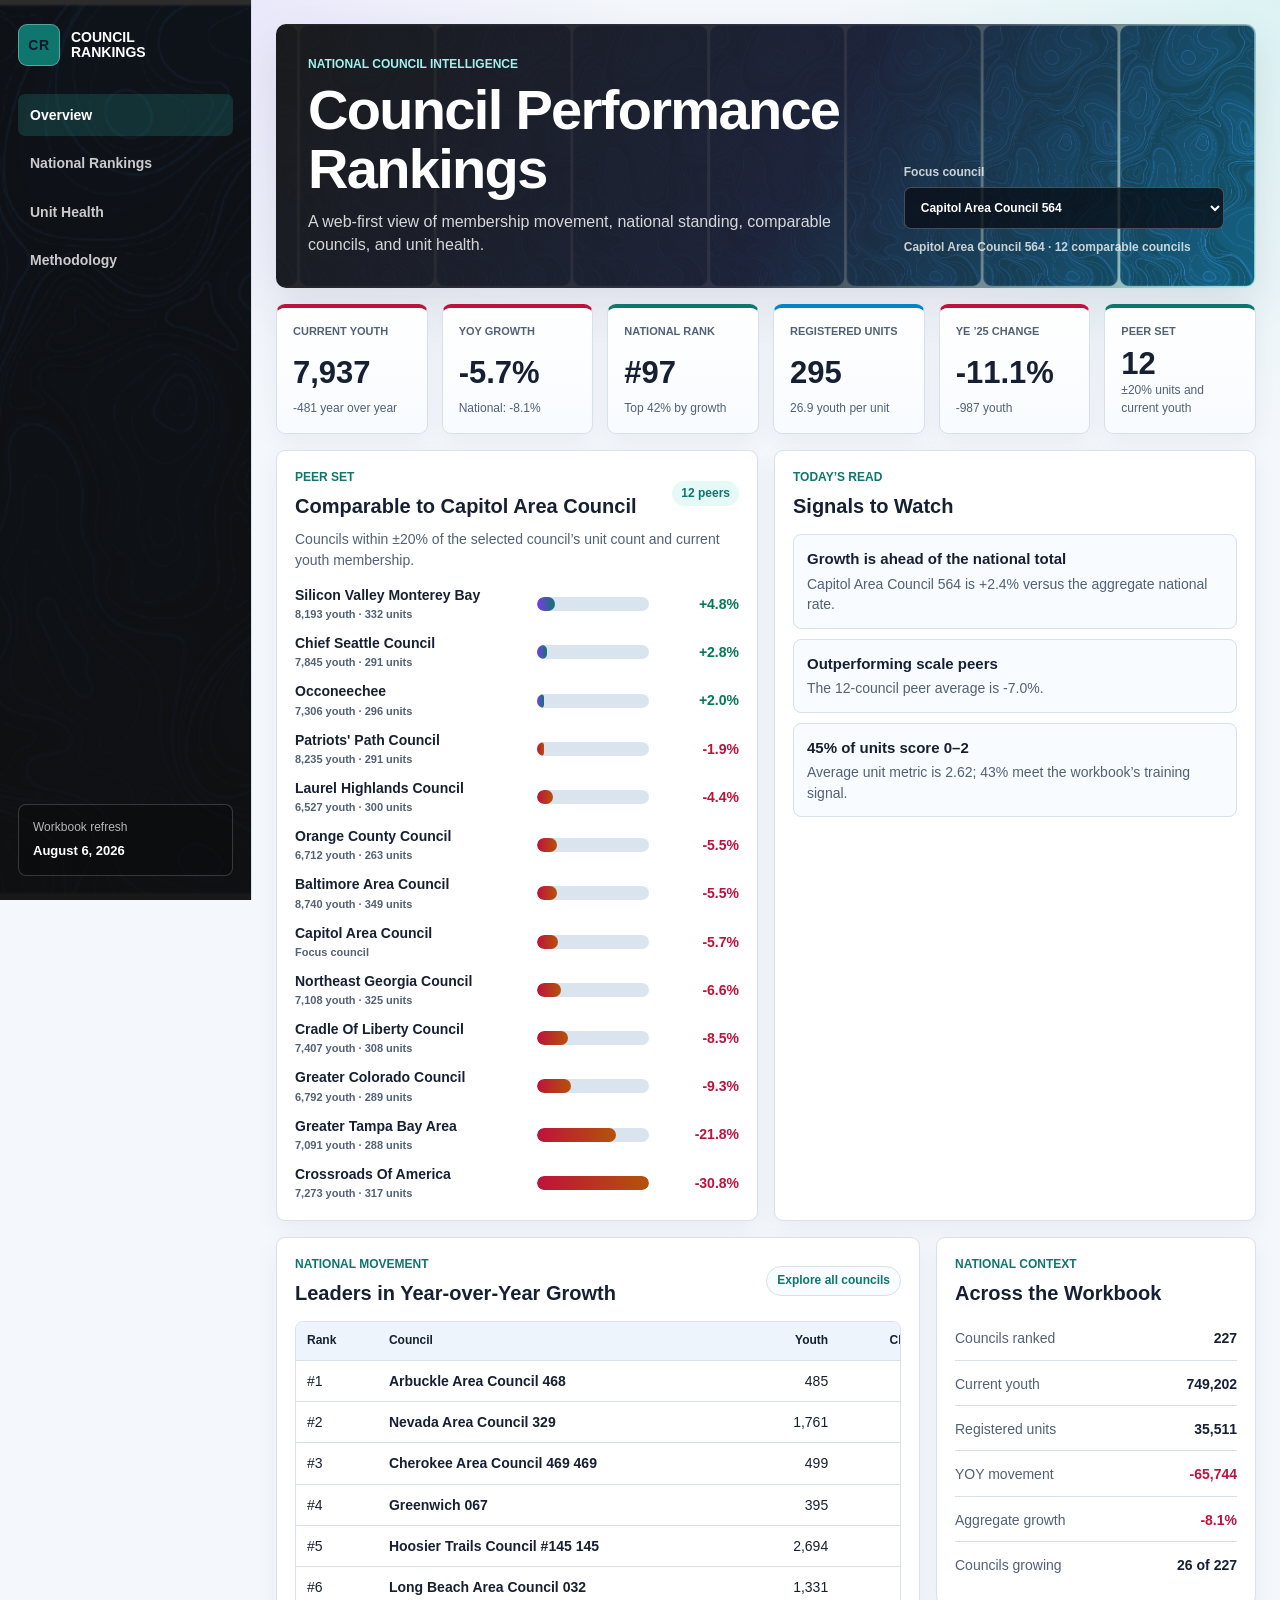
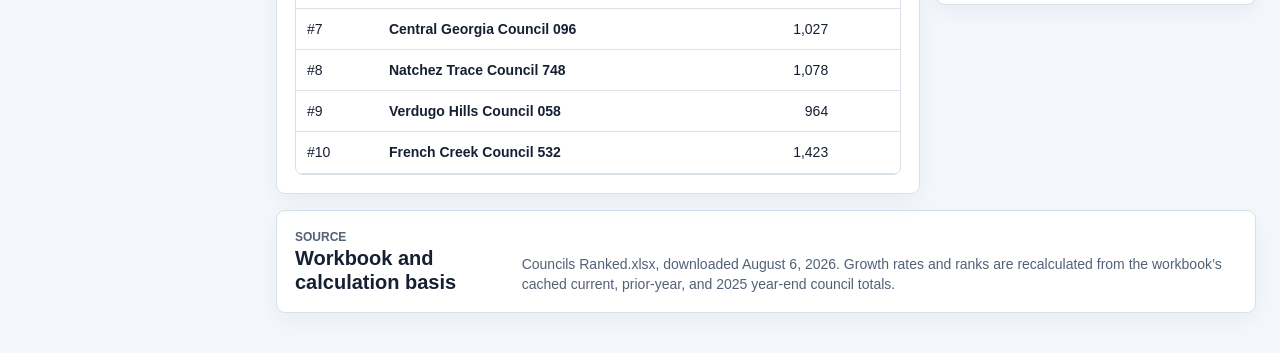
==== index.html @ ef824299 "Publish council performance ranking dashboard" ====
<!doctype html>
<html lang="en">
<head>
  <meta charset="utf-8">
  <meta name="viewport" content="width=device-width, initial-scale=1">
  <meta name="description" content="Interactive national Scouting council performance rankings and peer comparisons.">
  <title>Council Performance Rankings</title>
  <link rel="stylesheet" href="assets/dashboard.css">
</head>
<body data-page="overview">
  <div class="app-shell">
    <aside class="sidebar" aria-label="Council ranking navigation">
      <a class="brand" href="index.html"><span class="brand-mark">CR</span><span>Council<br>Rankings</span></a>
      <nav>
        <a class="active" href="index.html">Overview</a>
        <a href="rankings.html">National Rankings</a>
        <a href="unit-health.html">Unit Health</a>
        <a href="about.html">Methodology</a>
      </nav>
      <div class="sidebar-note"><span>Workbook refresh</span><strong data-source-date>Loading…</strong></div>
    </aside>
    <main>
      <header class="hero">
        <div>
          <p class="eyebrow">National council intelligence</p>
          <h1>Council Performance Rankings</h1>
          <p class="lede">A web-first view of membership movement, national standing, comparable councils, and unit health.</p>
        </div>
        <div class="hero-actions">
          <label class="control light"><span>Focus council</span><select id="councilSelect" aria-label="Focus council"></select></label>
          <p class="filter-note" id="focusNote">Loading workbook data…</p>
        </div>
      </header>

      <section class="kpi-grid" id="overviewKpis" aria-label="Selected council metrics"></section>

      <section class="focus-grid">
        <section class="panel">
          <div class="panel-head"><div><p class="section-kicker">Peer set</p><h2 id="peerTitle">Comparable councils</h2></div><span class="count-pill" id="peerCount"></span></div>
          <p class="panel-intro">Councils within ±20% of the selected council’s unit count and current youth membership.</p>
          <div class="chart-list" id="peerChart"></div>
        </section>
        <section class="panel">
          <div class="panel-head"><div><p class="section-kicker">Today’s read</p><h2>Signals to Watch</h2></div></div>
          <div class="signal-list" id="signals"></div>
        </section>
      </section>

      <section class="dashboard-grid">
        <section class="panel wide">
          <div class="panel-head"><div><p class="section-kicker">National movement</p><h2>Leaders in Year-over-Year Growth</h2></div><a class="detail-link" href="rankings.html">Explore all councils</a></div>
          <div class="table-wrap"><table><thead><tr><th>Rank</th><th>Council</th><th class="num">Youth</th><th class="num">Change</th><th class="num">Growth</th></tr></thead><tbody id="growthRows"></tbody></table></div>
        </section>
        <section class="panel">
          <div class="panel-head compact"><div><p class="section-kicker">National context</p><h2>Across the Workbook</h2></div></div>
          <div class="metric-stack" id="nationalContext"></div>
        </section>
      </section>

      <section class="panel source-panel">
        <div><p class="section-kicker">Source</p><h2>Workbook and calculation basis</h2></div>
        <p id="sourceSummary">Loading source metadata…</p>
      </section>
    </main>
  </div>
  <script src="assets/dashboard.js"></script>
</body>
</html>
---- assets/dashboard.css ----
:root {
  color-scheme: light dark;
  --blue-900: #dbeafe;
  --blue-700: #7dd3fc;
  --blue-500: #38bdf8;
  --cyan: #2dd4bf;
  --purple: #a78bfa;
  --orange: #f5a623;
  --red: #fb7185;
  --green: #34d399;
  --ink: #f8fafc;
  --muted: #a7b0c0;
  --line: #2b3345;
  --soft: #0f0f0f;
  --panel: #1a1a1a;
  --panel-2: #20222a;
  --control-bg: #101218;
  --track: #2b3345;
  --table-head-bg: #111827;
  --table-head-ink: #fff;
  --row-hover: rgba(45, 212, 191, .08);
  --shadow: 0 18px 42px rgba(0, 0, 0, .34);
}

@media (prefers-color-scheme: light) {
  :root {
    --blue-900: #1e3a8a;
    --blue-700: #0369a1;
    --blue-500: #0284c7;
    --cyan: #0f766e;
    --purple: #7c3aed;
    --orange: #b45309;
    --red: #be123c;
    --green: #047857;
    --ink: #172033;
    --muted: #536174;
    --line: #d8e0ea;
    --soft: #f4f7fb;
    --panel: #fff;
    --panel-2: #f8fbff;
    --control-bg: #fff;
    --track: #d9e4ef;
    --table-head-bg: #edf4fb;
    --table-head-ink: #172033;
    --row-hover: rgba(15, 118, 110, .08);
    --shadow: 0 18px 42px rgba(43, 56, 80, .12);
  }
}

* { box-sizing: border-box; }
html { scroll-behavior: smooth; }
body {
  margin: 0;
  overflow-x: hidden;
  background:
    radial-gradient(circle at top right, rgba(45, 212, 191, .12), transparent 28rem),
    radial-gradient(circle at 18% 0, rgba(167, 139, 250, .14), transparent 26rem),
    var(--soft);
  color: var(--ink);
  font-family: Aptos, "Segoe UI", -apple-system, BlinkMacSystemFont, sans-serif;
  font-size: 14px;
  line-height: 1.45;
}
button, input, select { font: inherit; }
a { color: inherit; }
h1, h2, h3, p { margin-top: 0; }
h1 { margin-bottom: 12px; max-width: 780px; font-size: clamp(36px, 5vw, 56px); line-height: 1.04; font-weight: 670; letter-spacing: -.03em; }
h2 { margin-bottom: 0; font-size: 20px; line-height: 1.2; }
h3 { margin: 0 0 8px; font-size: 16px; }
code { border: 1px solid var(--line); border-radius: 5px; padding: 2px 5px; background: var(--panel-2); }

.app-shell { min-height: 100vh; display: grid; grid-template-columns: 252px minmax(0, 1fr); }
.sidebar {
  position: sticky;
  top: 0;
  height: 100vh;
  display: flex;
  flex-direction: column;
  gap: 28px;
  padding: 24px 18px;
  color: #fff;
  background: linear-gradient(rgba(15, 15, 15, .88), rgba(15, 15, 15, .96)), url("topo-panel.png") center/cover;
  border-right: 1px solid var(--line);
}
.brand { display: flex; align-items: center; gap: 11px; color: #fff; font-size: 14px; font-weight: 800; line-height: 1.05; text-decoration: none; text-transform: uppercase; }
.brand-mark { width: 42px; height: 42px; display: grid; place-items: center; border: 1px solid rgba(255, 255, 255, .32); border-radius: 9px; color: #0f172a; background: var(--cyan); font-size: 14px; letter-spacing: .05em; }
.sidebar nav { display: grid; gap: 6px; }
.sidebar nav a { color: rgba(255, 255, 255, .78); text-decoration: none; border-radius: 7px; padding: 11px 12px; font-weight: 680; }
.sidebar nav a:hover, .sidebar nav a.active { color: #fff; background: rgba(45, 212, 191, .16); }
.sidebar-note { margin-top: auto; display: grid; gap: 6px; padding: 14px; border: 1px solid rgba(255, 255, 255, .18); border-radius: 8px; background: rgba(0, 0, 0, .18); }
.sidebar-note span { color: rgba(255, 255, 255, .7); font-size: 12px; }
.sidebar-note strong { font-size: 13px; }

main { min-width: 0; padding: 24px; }
.hero {
  min-height: 230px;
  display: flex;
  justify-content: space-between;
  align-items: end;
  gap: 28px;
  padding: 32px;
  color: #fff;
  background: linear-gradient(120deg, rgba(26, 26, 26, .96), rgba(31, 35, 54, .92) 54%, rgba(45, 212, 191, .32)), url("topo-panel.png") right center/auto 100%;
  border-radius: 10px;
  box-shadow: var(--shadow);
}
.compact-hero { min-height: 190px; align-items: center; }
.eyebrow, .section-kicker { margin: 0 0 8px; color: var(--cyan); font-size: 12px; font-weight: 820; text-transform: uppercase; }
.hero .eyebrow { color: #9ff2ec; }
.lede { max-width: 720px; margin-bottom: 0; color: rgba(255, 255, 255, .82); font-size: 16px; }
.hero-actions { width: min(440px, 100%); display: grid; gap: 10px; }
.filter-note { margin: 0; color: rgba(255, 255, 255, .76); font-size: 12px; font-weight: 750; }
.control { min-width: 0; display: grid; gap: 5px; color: var(--muted); font-size: 12px; font-weight: 750; }
.control.light { color: rgba(255, 255, 255, .78); }
select, input { width: 100%; min-width: 0; height: 42px; border: 1px solid var(--line); border-radius: 7px; padding: 0 12px; color: var(--ink); background: var(--control-bg); }
.hero select { border-color: rgba(255, 255, 255, .24); color: #fff; background: rgba(9, 12, 20, .76); }

.kpi-grid { display: grid; grid-template-columns: repeat(6, minmax(132px, 1fr)); gap: 14px; margin: 16px 0; }
.compact-kpis { grid-template-columns: repeat(4, minmax(150px, 1fr)); }
.kpi, .panel { min-width: 0; border: 1px solid var(--line); border-radius: 9px; background: var(--panel); box-shadow: 0 8px 24px rgba(8, 43, 97, .05); }
.kpi { min-height: 128px; display: grid; align-content: space-between; padding: 16px; border-top: 4px solid var(--blue-500); background: linear-gradient(180deg, var(--panel), var(--panel-2)); }
.kpi.good { border-top-color: var(--green); }
.kpi.warning { border-top-color: var(--orange); }
.kpi.danger { border-top-color: var(--red); }
.kpi.teal { border-top-color: var(--cyan); }
.kpi-label { color: var(--muted); font-size: 11px; font-weight: 820; text-transform: uppercase; }
.kpi-value { margin: 8px 0 3px; color: var(--ink); font-size: clamp(25px, 3vw, 31px); line-height: 1; font-weight: 700; font-variant-numeric: tabular-nums; overflow-wrap: anywhere; }
.kpi-sub { color: var(--muted); font-size: 12px; overflow-wrap: anywhere; }

.focus-grid { display: grid; grid-template-columns: repeat(2, minmax(0, 1fr)); gap: 16px; }
.dashboard-grid { display: grid; grid-template-columns: minmax(0, 1.35fr) minmax(320px, .65fr); gap: 16px; align-items: start; }
.panel { margin-bottom: 16px; padding: 18px; overflow: hidden; }
.panel-head { display: flex; justify-content: space-between; align-items: center; gap: 16px; margin-bottom: 16px; }
.panel-head.compact { margin-bottom: 12px; }
.panel-intro { margin: -5px 0 15px; color: var(--muted); }
.detail-link { display: inline-flex; align-items: center; min-height: 30px; border: 1px solid var(--line); border-radius: 999px; padding: 4px 10px; color: var(--cyan); background: var(--panel-2); font-size: 12px; font-weight: 800; text-decoration: none; white-space: nowrap; }
.detail-link:hover { text-decoration: underline; }
.count-pill, .status { display: inline-flex; align-items: center; justify-content: center; min-height: 25px; border-radius: 999px; padding: 3px 9px; font-size: 12px; font-weight: 820; white-space: nowrap; }
.count-pill { color: var(--cyan); background: rgba(45, 212, 191, .12); }
.status.good { color: var(--green); background: rgba(52, 211, 153, .13); }
.status.warn { color: var(--orange); background: rgba(245, 166, 35, .13); }
.status.bad { color: var(--red); background: rgba(251, 113, 133, .13); }

.chart-list, .comparison-list { display: grid; gap: 10px; }
.chart-row { display: grid; grid-template-columns: minmax(140px, 230px) minmax(110px, 1fr) 78px; gap: 12px; align-items: center; }
.chart-label { min-width: 0; display: grid; gap: 2px; font-weight: 720; }
.chart-label span { color: var(--muted); font-size: 11px; font-weight: 650; }
.bar { height: 14px; overflow: hidden; border-radius: 999px; background: var(--track); }
.bar span { display: block; height: 100%; min-width: 2px; border-radius: inherit; background: linear-gradient(90deg, var(--purple), var(--cyan)); }
.bar.negative span { background: linear-gradient(90deg, var(--red), var(--orange)); }
.bar-value { text-align: right; font-variant-numeric: tabular-nums; font-weight: 750; }
.signal-list { display: grid; gap: 10px; }
.signal { border: 1px solid var(--line); border-radius: 8px; padding: 13px; background: var(--panel-2); }
.signal strong { display: block; margin-bottom: 4px; font-size: 15px; }
.signal p { margin: 0; color: var(--muted); }

.table-wrap { width: 100%; max-width: 100%; max-height: 560px; overflow: auto; border: 1px solid var(--line); border-radius: 8px; }
.table-wrap.tall { max-height: calc(100vh - 360px); min-height: 420px; }
table { width: 100%; min-width: 760px; border-collapse: collapse; }
th, td { padding: 10px 11px; border-bottom: 1px solid var(--line); text-align: left; vertical-align: middle; }
th { position: sticky; top: 0; z-index: 1; color: var(--table-head-ink); background: var(--table-head-bg); font-size: 12px; font-weight: 780; }
tbody tr:hover { background: var(--row-hover); }
tbody tr.focus-row { background: rgba(45, 212, 191, .12); }
.num { text-align: right; font-variant-numeric: tabular-nums; }
.positive { color: var(--green); }
.negative { color: var(--red); }
.muted { color: var(--muted); }

.metric-stack { display: grid; gap: 2px; }
.metric-line { display: flex; justify-content: space-between; gap: 16px; padding: 11px 0; border-bottom: 1px solid var(--line); }
.metric-line:last-child { border-bottom: 0; }
.metric-line span { color: var(--muted); }
.metric-line strong { text-align: right; font-variant-numeric: tabular-nums; }
.source-panel { display: flex; justify-content: space-between; align-items: end; gap: 24px; }
.source-panel p { max-width: 820px; margin: 0; color: var(--muted); }

.toolbar { display: grid; grid-template-columns: 1.3fr .8fr 1.3fr .8fr; gap: 12px; margin: 16px 0; padding: 14px; border: 1px solid var(--line); border-radius: 9px; background: var(--panel); }
.toolbar.two-up { grid-template-columns: repeat(2, minmax(0, 1fr)); }

.mix-chart { display: grid; gap: 18px; }
.mix-total { display: grid; grid-template-columns: repeat(3, 1fr); gap: 10px; }
.mix-segment { padding: 14px; border: 1px solid var(--line); border-radius: 8px; background: var(--panel-2); }
.mix-segment strong { display: block; margin-bottom: 3px; font-size: 25px; font-variant-numeric: tabular-nums; }
.mix-segment span { color: var(--muted); font-size: 12px; }
.mix-segment.low { border-top: 4px solid var(--red); }
.mix-segment.mid { border-top: 4px solid var(--orange); }
.mix-segment.high { border-top: 4px solid var(--green); }
.stacked-bar { height: 24px; display: flex; overflow: hidden; border-radius: 999px; background: var(--track); }
.stacked-bar span { height: 100%; min-width: 2px; }
.stacked-bar .low { background: var(--red); }
.stacked-bar .mid { background: var(--orange); }
.stacked-bar .high { background: var(--green); }
.comparison-row { display: grid; grid-template-columns: minmax(130px, 1fr) repeat(2, minmax(74px, .45fr)); gap: 12px; align-items: center; padding: 10px 0; border-bottom: 1px solid var(--line); }
.comparison-row:last-child { border-bottom: 0; }
.comparison-row span { color: var(--muted); }
.comparison-row strong { text-align: right; font-variant-numeric: tabular-nums; }
.comparison-head { color: var(--muted); font-size: 11px; font-weight: 820; text-transform: uppercase; }

.method-grid { display: grid; grid-template-columns: repeat(2, minmax(0, 1fr)); gap: 16px; margin-top: 16px; }
.method-grid .panel { margin: 0; }
.method-grid .panel p:last-child { margin-bottom: 0; color: var(--muted); }
.loading, .empty-state { padding: 18px; color: var(--muted); text-align: center; }
.error-banner { margin: 16px 0; border: 1px solid var(--red); border-radius: 8px; padding: 14px; color: var(--red); background: rgba(251, 113, 133, .08); }

@media (max-width: 1180px) {
  .kpi-grid { grid-template-columns: repeat(3, minmax(0, 1fr)); }
  .compact-kpis { grid-template-columns: repeat(2, minmax(0, 1fr)); }
  .dashboard-grid, .focus-grid { grid-template-columns: 1fr; }
  .toolbar { grid-template-columns: repeat(2, minmax(0, 1fr)); }
  .hero { align-items: start; flex-direction: column; }
}

@media (max-width: 900px) {
  .app-shell { grid-template-columns: 1fr; }
  .sidebar { position: relative; height: auto; gap: 16px; padding: 16px; }
  .sidebar nav { grid-template-columns: repeat(4, minmax(0, 1fr)); }
  .sidebar nav a { padding: 9px 8px; text-align: center; font-size: 12px; }
  .sidebar-note { display: none; }
  main { padding: 14px; }
  .hero { min-height: 0; padding: 24px; }
  .kpi-grid, .compact-kpis, .toolbar, .toolbar.two-up, .method-grid { grid-template-columns: 1fr; }
  .chart-row { grid-template-columns: 1fr; gap: 6px; }
  .bar-value { text-align: left; }
  .source-panel { align-items: start; flex-direction: column; }
}

@media (max-width: 560px) {
  .brand { display: none; }
  .sidebar nav { grid-template-columns: repeat(2, minmax(0, 1fr)); }
  .mix-total { grid-template-columns: 1fr; }
  .comparison-row { grid-template-columns: 1fr 1fr; }
  .comparison-row > :first-child { grid-column: 1 / -1; }
}
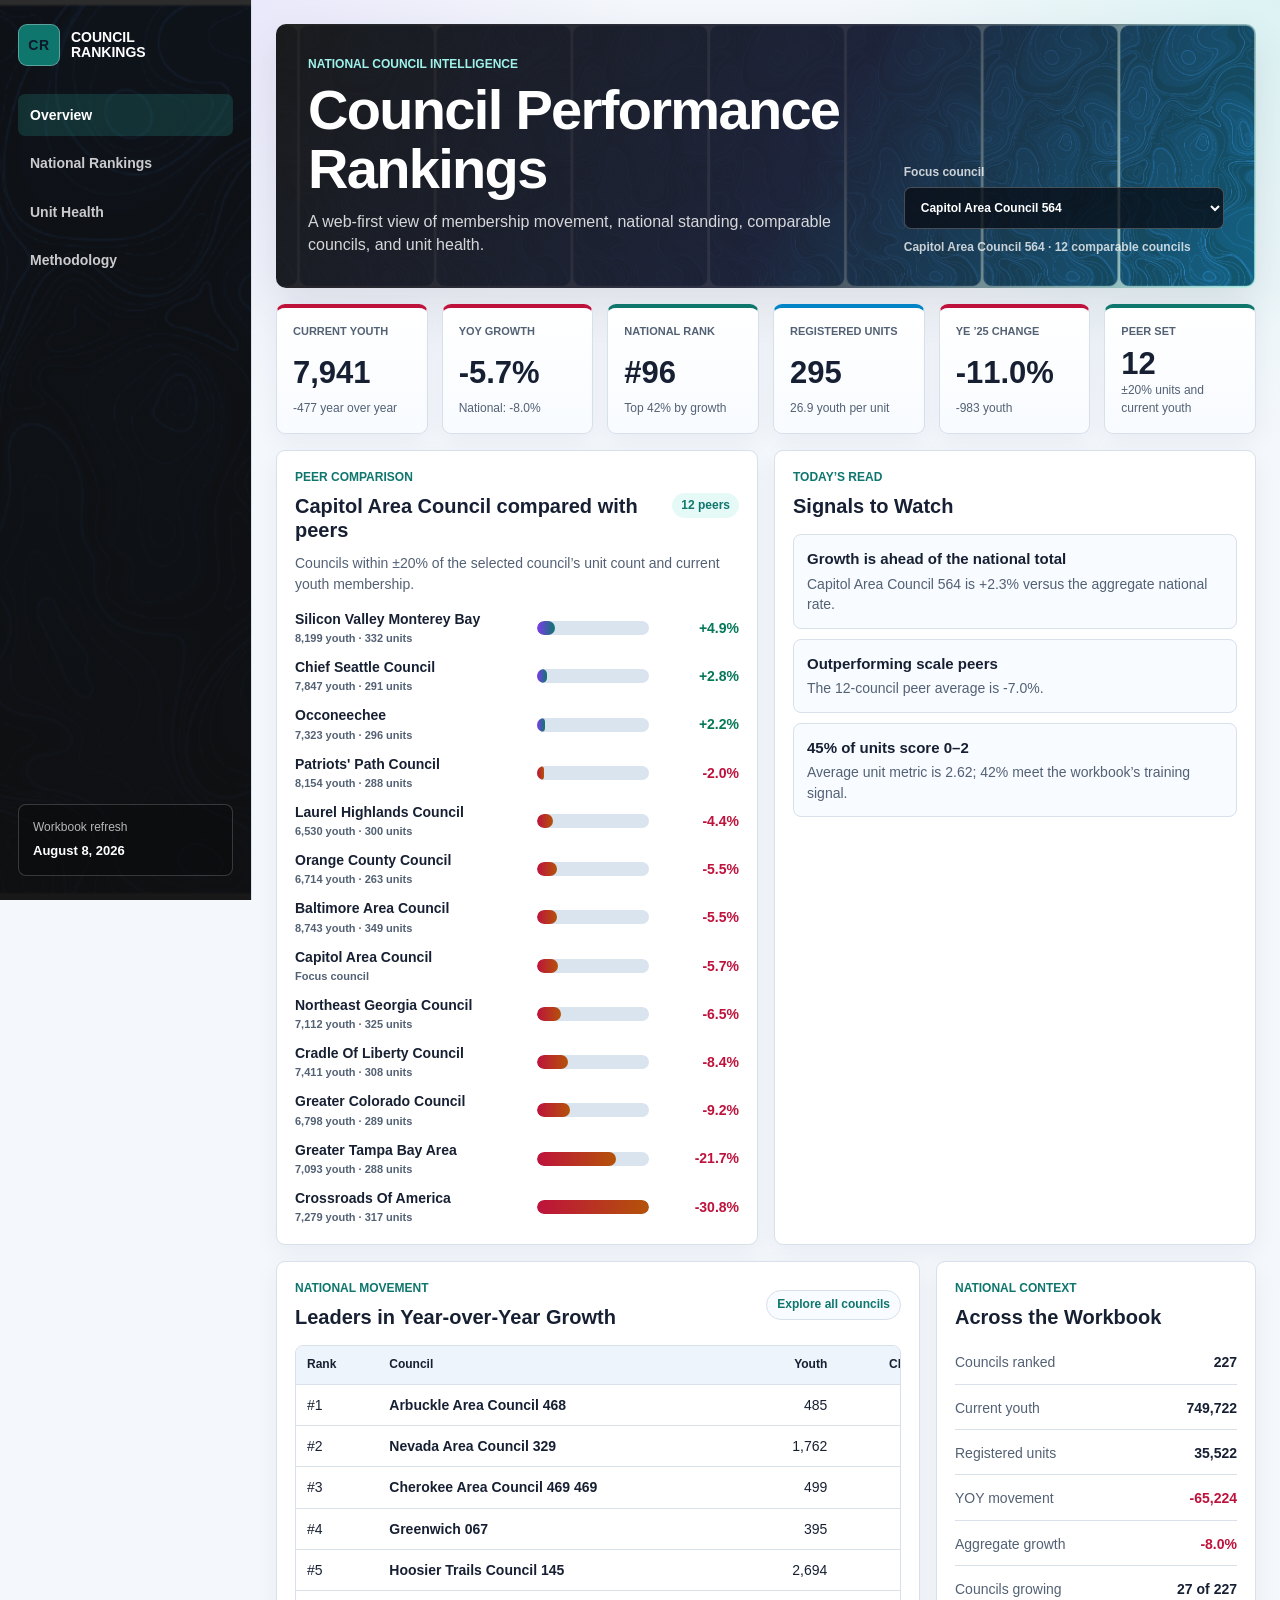
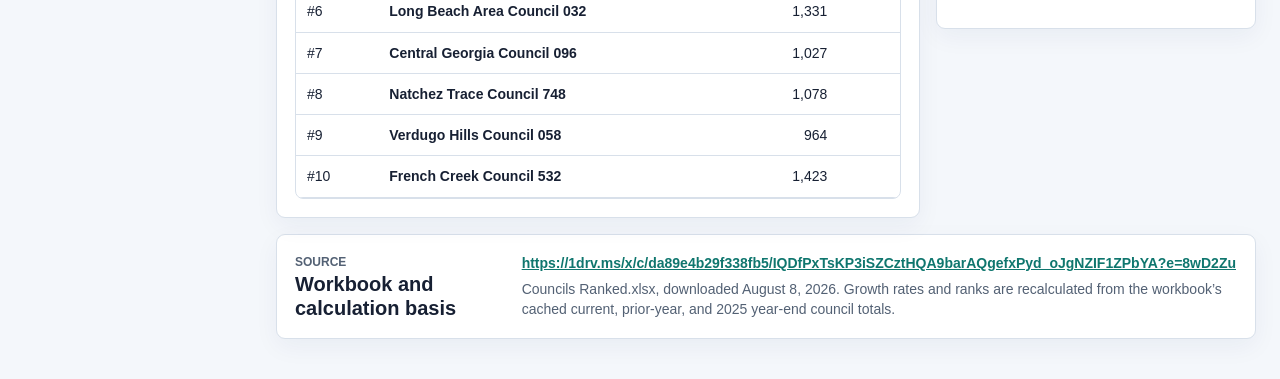
==== commit 78b67313: "Clarify peer comparison labeling" ====
--- a/index.html
+++ b/index.html
@@ -36,7 +36,7 @@
 
       <section class="focus-grid">
         <section class="panel">
-          <div class="panel-head"><div><p class="section-kicker">Peer set</p><h2 id="peerTitle">Comparable councils</h2></div><span class="count-pill" id="peerCount"></span></div>
+          <div class="panel-head"><div><p class="section-kicker">Peer comparison</p><h2 id="peerTitle">Focus council compared with peers</h2></div><span class="count-pill" id="peerCount"></span></div>
           <p class="panel-intro">Councils within ±20% of the selected council’s unit count and current youth membership.</p>
           <div class="chart-list" id="peerChart"></div>
         </section>
--- a/assets/dashboard.css
+++ b/assets/dashboard.css
@@ -173,6 +173,8 @@
 .metric-line strong { text-align: right; font-variant-numeric: tabular-nums; }
 .source-panel { display: flex; justify-content: space-between; align-items: end; gap: 24px; }
 .source-panel p { max-width: 820px; margin: 0; color: var(--muted); }
+.source-link { display: block; margin-bottom: 6px; color: var(--cyan); font-weight: 750; overflow-wrap: anywhere; }
+.source-link + span { display: block; }
 
 .toolbar { display: grid; grid-template-columns: 1.3fr .8fr 1.3fr .8fr; gap: 12px; margin: 16px 0; padding: 14px; border: 1px solid var(--line); border-radius: 9px; background: var(--panel); }
 .toolbar.two-up { grid-template-columns: repeat(2, minmax(0, 1fr)); }
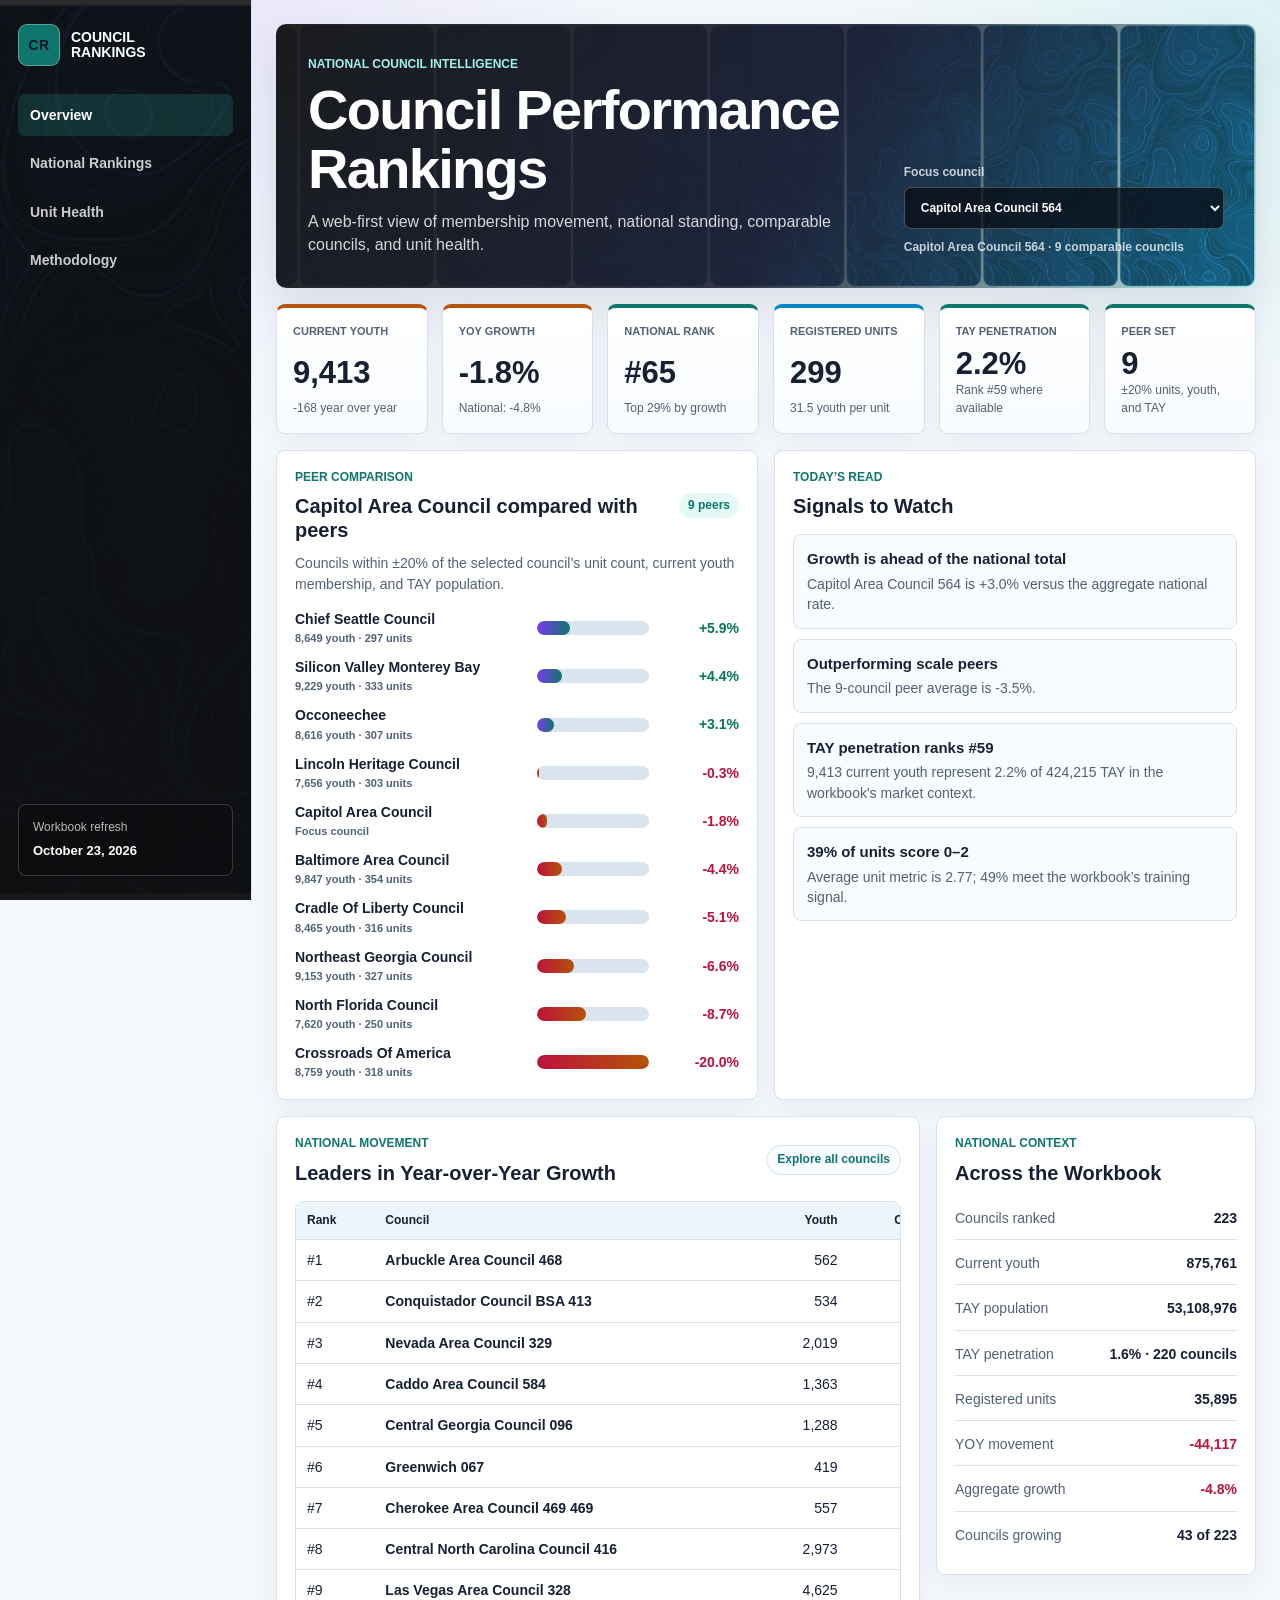
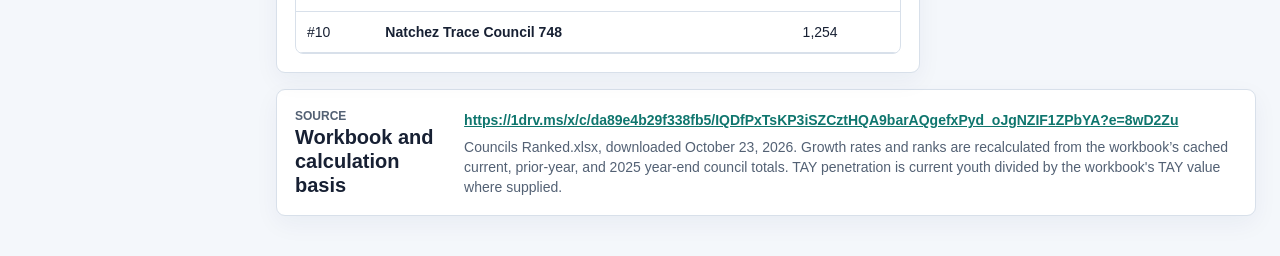
==== commit 3433ab69: "Refresh council rankings with TAY 2026-10-22" ====
--- a/index.html
+++ b/index.html
@@ -37,7 +37,7 @@
       <section class="focus-grid">
         <section class="panel">
           <div class="panel-head"><div><p class="section-kicker">Peer comparison</p><h2 id="peerTitle">Focus council compared with peers</h2></div><span class="count-pill" id="peerCount"></span></div>
-          <p class="panel-intro">Councils within ±20% of the selected council’s unit count and current youth membership.</p>
+          <p class="panel-intro">Councils within ±20% of the selected council’s unit count, current youth membership, and TAY population.</p>
           <div class="chart-list" id="peerChart"></div>
         </section>
         <section class="panel">
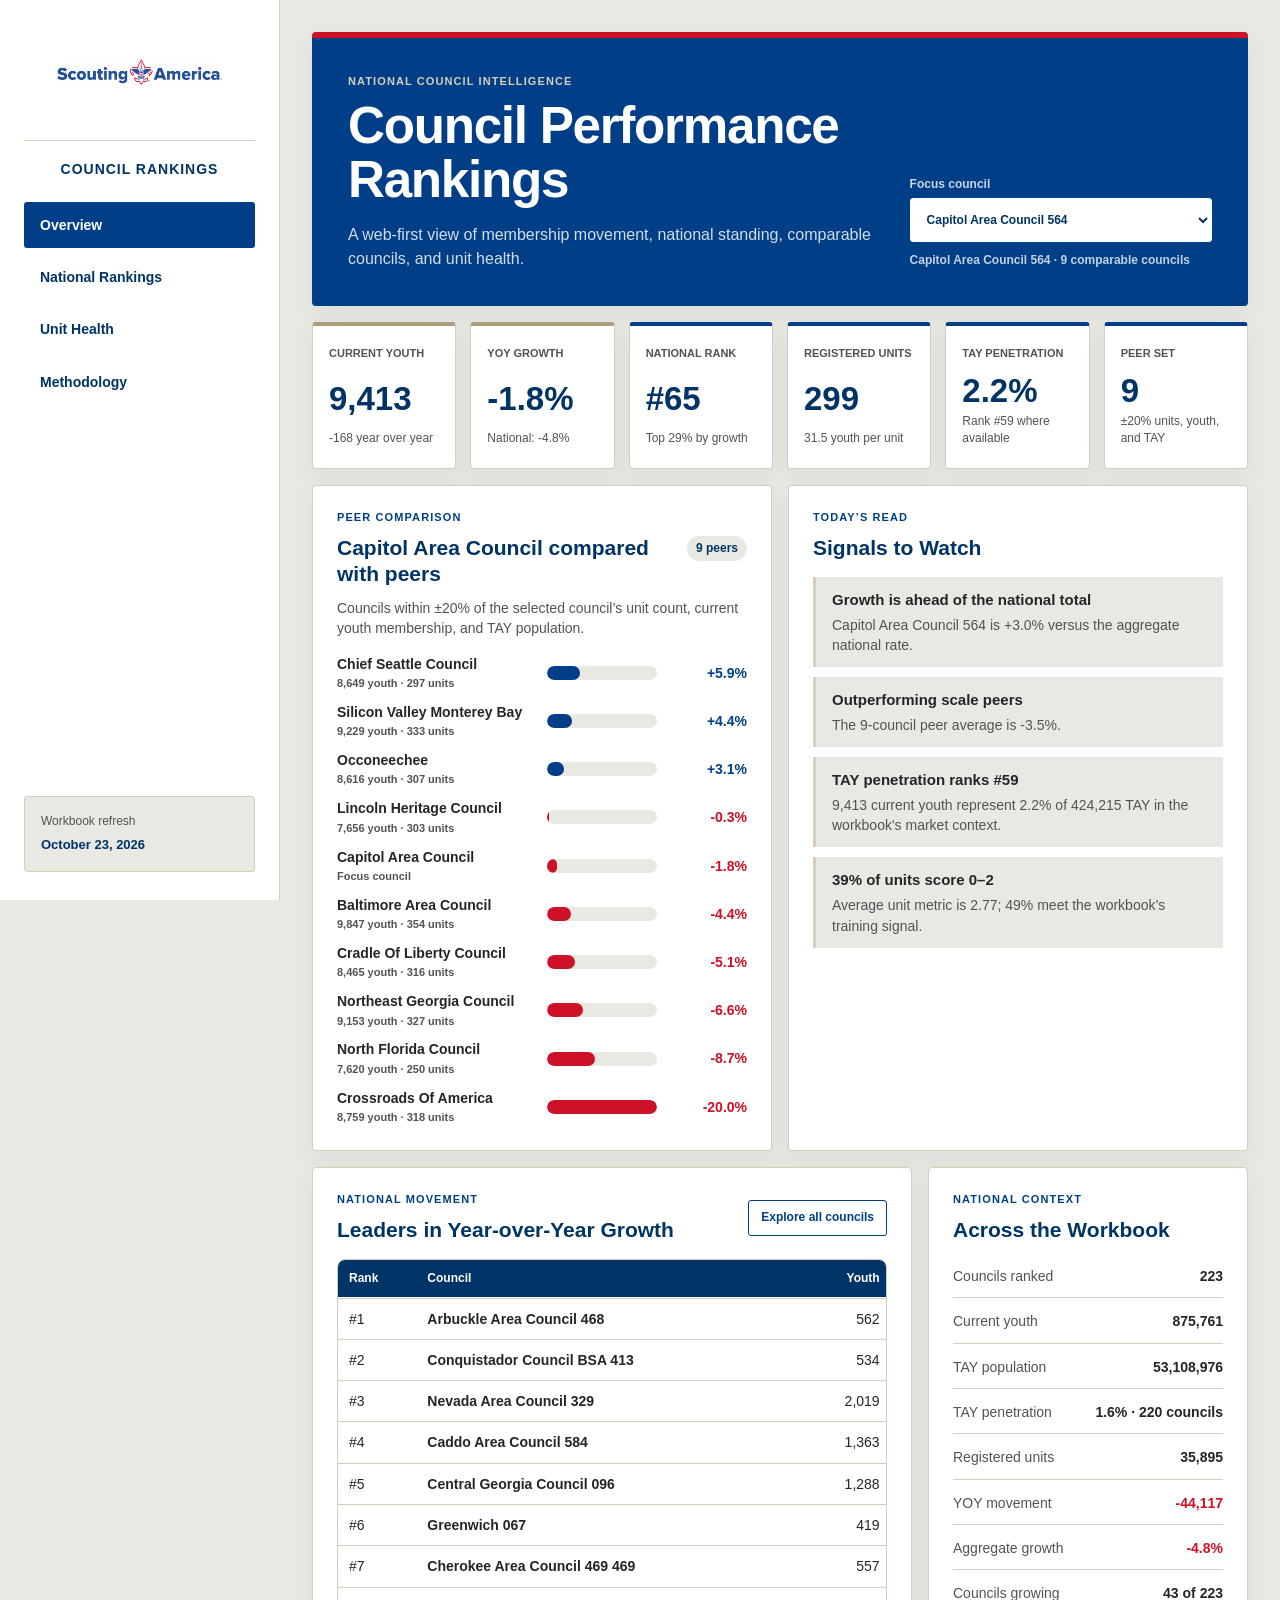
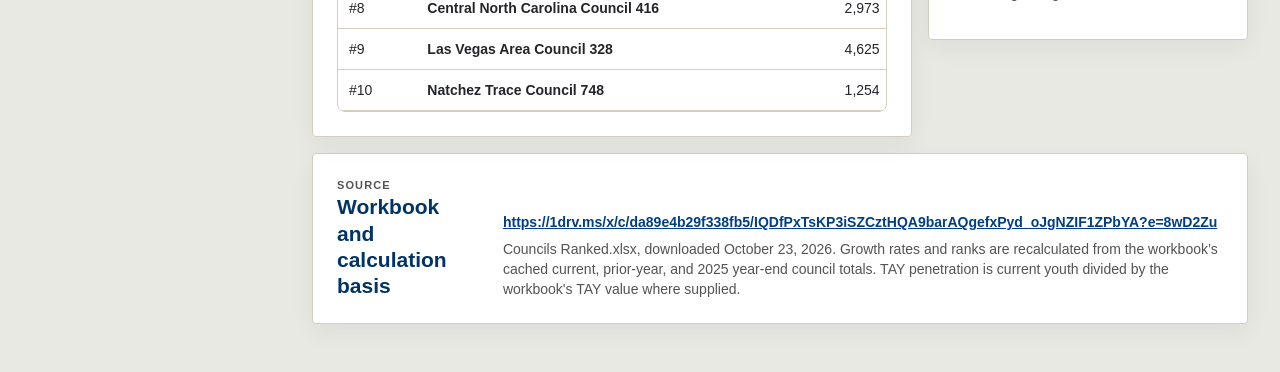
==== commit 61d1acf7: "Apply Scouting America branding with system color themes" ====
--- a/index.html
+++ b/index.html
@@ -5,14 +5,14 @@
   <meta name="viewport" content="width=device-width, initial-scale=1">
   <meta name="description" content="Interactive national Scouting council performance rankings and peer comparisons.">
   <title>Council Performance Rankings</title>
-  <link rel="stylesheet" href="assets/dashboard.css">
+  <link rel="stylesheet" href="assets/dashboard.css?v=20261023-brand">
 </head>
 <body data-page="overview">
   <div class="app-shell">
     <aside class="sidebar" aria-label="Council ranking navigation">
-      <a class="brand" href="index.html"><span class="brand-mark">CR</span><span>Council<br>Rankings</span></a>
+      <a class="brand" href="index.html" aria-label="Council Rankings home"><img src="assets/scouting-america-signature.png" alt="Scouting America" width="660" height="110"><span>Council Rankings</span></a>
       <nav>
-        <a class="active" href="index.html">Overview</a>
+        <a class="active" aria-current="page" href="index.html">Overview</a>
         <a href="rankings.html">National Rankings</a>
         <a href="unit-health.html">Unit Health</a>
         <a href="about.html">Methodology</a>
--- a/assets/dashboard.css
+++ b/assets/dashboard.css
@@ -1,50 +1,28 @@
 :root {
+  /* Scouting America primary and secondary palette, brand guide pp. 14–16. */
   color-scheme: light dark;
-  --blue-900: #dbeafe;
-  --blue-700: #7dd3fc;
-  --blue-500: #38bdf8;
-  --cyan: #2dd4bf;
-  --purple: #a78bfa;
-  --orange: #f5a623;
-  --red: #fb7185;
-  --green: #34d399;
-  --ink: #f8fafc;
-  --muted: #a7b0c0;
-  --line: #2b3345;
-  --soft: #0f0f0f;
-  --panel: #1a1a1a;
-  --panel-2: #20222a;
-  --control-bg: #101218;
-  --track: #2b3345;
-  --table-head-bg: #111827;
-  --table-head-ink: #fff;
-  --row-hover: rgba(45, 212, 191, .08);
-  --shadow: 0 18px 42px rgba(0, 0, 0, .34);
-}
-
-@media (prefers-color-scheme: light) {
-  :root {
-    --blue-900: #1e3a8a;
-    --blue-700: #0369a1;
-    --blue-500: #0284c7;
-    --cyan: #0f766e;
-    --purple: #7c3aed;
-    --orange: #b45309;
-    --red: #be123c;
-    --green: #047857;
-    --ink: #172033;
-    --muted: #536174;
-    --line: #d8e0ea;
-    --soft: #f4f7fb;
-    --panel: #fff;
-    --panel-2: #f8fbff;
-    --control-bg: #fff;
-    --track: #d9e4ef;
-    --table-head-bg: #edf4fb;
-    --table-head-ink: #172033;
-    --row-hover: rgba(15, 118, 110, .08);
-    --shadow: 0 18px 42px rgba(43, 56, 80, .12);
-  }
+  --blue-900: #003366;
+  --blue-700: #003F87;
+  --blue-500: #003F87;
+  --cyan: #003F87;
+  --purple: #003366;
+  --orange: #AD9D7B;
+  --red: #CE1126;
+  --green: #003F87;
+  --tan: #D6CEBD;
+  --pale-blue: #9AB3D5;
+  --ink: #232528;
+  --muted: #515354;
+  --line: #D6CEBD;
+  --soft: #E9E9E4;
+  --panel: #FFFFFF;
+  --panel-2: #E9E9E4;
+  --control-bg: #FFFFFF;
+  --track: #E9E9E4;
+  --table-head-bg: #003366;
+  --table-head-ink: #FFFFFF;
+  --row-hover: #E9E9E4;
+  --shadow: 0 8px 24px rgba(35, 37, 40, .06);
 }
 
 * { box-sizing: border-box; }
@@ -52,105 +30,107 @@
 body {
   margin: 0;
   overflow-x: hidden;
-  background:
-    radial-gradient(circle at top right, rgba(45, 212, 191, .12), transparent 28rem),
-    radial-gradient(circle at 18% 0, rgba(167, 139, 250, .14), transparent 26rem),
-    var(--soft);
+  background: var(--soft);
   color: var(--ink);
-  font-family: Aptos, "Segoe UI", -apple-system, BlinkMacSystemFont, sans-serif;
+  font-family: Arial, Helvetica, sans-serif;
   font-size: 14px;
   line-height: 1.45;
 }
 button, input, select { font: inherit; }
 a { color: inherit; }
 h1, h2, h3, p { margin-top: 0; }
-h1 { margin-bottom: 12px; max-width: 780px; font-size: clamp(36px, 5vw, 56px); line-height: 1.04; font-weight: 670; letter-spacing: -.03em; }
-h2 { margin-bottom: 0; font-size: 20px; line-height: 1.2; }
+h1 { margin-bottom: 16px; max-width: 780px; font-size: clamp(34px, 4vw, 52px); line-height: 1.06; font-weight: 800; letter-spacing: -.025em; }
+h2 { margin-bottom: 0; color: var(--blue-900); font-size: 21px; line-height: 1.25; font-weight: 700; }
 h3 { margin: 0 0 8px; font-size: 16px; }
 code { border: 1px solid var(--line); border-radius: 5px; padding: 2px 5px; background: var(--panel-2); }
 
-.app-shell { min-height: 100vh; display: grid; grid-template-columns: 252px minmax(0, 1fr); }
+.app-shell { min-height: 100vh; display: grid; grid-template-columns: 280px minmax(0, 1fr); }
 .sidebar {
   position: sticky;
   top: 0;
   height: 100vh;
   display: flex;
   flex-direction: column;
-  gap: 28px;
-  padding: 24px 18px;
-  color: #fff;
-  background: linear-gradient(rgba(15, 15, 15, .88), rgba(15, 15, 15, .96)), url("topo-panel.png") center/cover;
+  gap: 24px;
+  padding: 28px 24px;
+  color: var(--blue-900);
+  background: var(--panel);
   border-right: 1px solid var(--line);
 }
-.brand { display: flex; align-items: center; gap: 11px; color: #fff; font-size: 14px; font-weight: 800; line-height: 1.05; text-decoration: none; text-transform: uppercase; }
-.brand-mark { width: 42px; height: 42px; display: grid; place-items: center; border: 1px solid rgba(255, 255, 255, .32); border-radius: 9px; color: #0f172a; background: var(--cyan); font-size: 14px; letter-spacing: .05em; }
+.brand { display: grid; justify-items: center; color: var(--blue-900); font-size: 14px; font-weight: 700; line-height: 1.2; text-decoration: none; }
+/* Keep at least one fleur-de-lis height of white clear space on every side. */
+.brand img { display: block; box-sizing: content-box; width: 168px; height: auto; margin: 0 0 24px; padding: 30px; background: #FFFFFF; }
+.brand > span { width: 100%; padding: 20px 0 0; border-top: 1px solid var(--line); letter-spacing: .07em; text-transform: uppercase; text-align: center; }
 .sidebar nav { display: grid; gap: 6px; }
-.sidebar nav a { color: rgba(255, 255, 255, .78); text-decoration: none; border-radius: 7px; padding: 11px 12px; font-weight: 680; }
-.sidebar nav a:hover, .sidebar nav a.active { color: #fff; background: rgba(45, 212, 191, .16); }
-.sidebar-note { margin-top: auto; display: grid; gap: 6px; padding: 14px; border: 1px solid rgba(255, 255, 255, .18); border-radius: 8px; background: rgba(0, 0, 0, .18); }
-.sidebar-note span { color: rgba(255, 255, 255, .7); font-size: 12px; }
+.sidebar nav a { color: var(--blue-900); text-decoration: none; border-radius: 3px; padding: 13px 16px; font-weight: 700; }
+.sidebar nav a:hover { background: var(--soft); }
+.sidebar nav a.active { color: #fff; background: var(--blue-700); }
+.sidebar-note { margin-top: auto; display: grid; gap: 6px; padding: 16px; border: 1px solid var(--line); border-radius: 3px; background: var(--soft); }
+.sidebar-note span { color: var(--muted); font-size: 12px; }
 .sidebar-note strong { font-size: 13px; }
 
-main { min-width: 0; padding: 24px; }
+main { min-width: 0; width: 100%; max-width: 1800px; margin: 0 auto; padding: 32px; }
 .hero {
   min-height: 230px;
   display: flex;
   justify-content: space-between;
   align-items: end;
   gap: 28px;
-  padding: 32px;
+  padding: 36px;
   color: #fff;
-  background: linear-gradient(120deg, rgba(26, 26, 26, .96), rgba(31, 35, 54, .92) 54%, rgba(45, 212, 191, .32)), url("topo-panel.png") right center/auto 100%;
-  border-radius: 10px;
+  background: var(--blue-700);
+  border-top: 6px solid var(--red);
+  border-radius: 4px;
   box-shadow: var(--shadow);
 }
 .compact-hero { min-height: 190px; align-items: center; }
-.eyebrow, .section-kicker { margin: 0 0 8px; color: var(--cyan); font-size: 12px; font-weight: 820; text-transform: uppercase; }
-.hero .eyebrow { color: #9ff2ec; }
+.eyebrow, .section-kicker { margin: 0 0 9px; color: var(--blue-700); font-size: 11px; letter-spacing: .1em; font-weight: 700; text-transform: uppercase; }
+.hero .eyebrow { color: var(--tan); }
 .lede { max-width: 720px; margin-bottom: 0; color: rgba(255, 255, 255, .82); font-size: 16px; }
-.hero-actions { width: min(440px, 100%); display: grid; gap: 10px; }
+.hero-actions { width: min(360px, 100%); flex: 0 0 min(360px, 35%); display: grid; gap: 10px; }
 .filter-note { margin: 0; color: rgba(255, 255, 255, .76); font-size: 12px; font-weight: 750; }
 .control { min-width: 0; display: grid; gap: 5px; color: var(--muted); font-size: 12px; font-weight: 750; }
 .control.light { color: rgba(255, 255, 255, .78); }
-select, input { width: 100%; min-width: 0; height: 42px; border: 1px solid var(--line); border-radius: 7px; padding: 0 12px; color: var(--ink); background: var(--control-bg); }
-.hero select { border-color: rgba(255, 255, 255, .24); color: #fff; background: rgba(9, 12, 20, .76); }
+select, input { width: 100%; min-width: 0; height: 44px; border: 1px solid var(--muted); border-radius: 3px; padding: 0 12px; color: var(--ink); background: var(--control-bg); }
+.hero select { color-scheme: light; border-color: #fff; color: #003366; background: #fff; }
+:focus-visible { outline: 3px solid var(--pale-blue); outline-offset: 3px; }
 
 .kpi-grid { display: grid; grid-template-columns: repeat(6, minmax(132px, 1fr)); gap: 14px; margin: 16px 0; }
 .compact-kpis { grid-template-columns: repeat(4, minmax(150px, 1fr)); }
-.kpi, .panel { min-width: 0; border: 1px solid var(--line); border-radius: 9px; background: var(--panel); box-shadow: 0 8px 24px rgba(8, 43, 97, .05); }
-.kpi { min-height: 128px; display: grid; align-content: space-between; padding: 16px; border-top: 4px solid var(--blue-500); background: linear-gradient(180deg, var(--panel), var(--panel-2)); }
+.kpi, .panel { min-width: 0; border: 1px solid var(--line); border-radius: 4px; background: var(--panel); box-shadow: var(--shadow); }
+.kpi { min-height: 140px; display: grid; align-content: space-between; padding: 20px 16px; border-top: 4px solid var(--blue-500); }
 .kpi.good { border-top-color: var(--green); }
 .kpi.warning { border-top-color: var(--orange); }
 .kpi.danger { border-top-color: var(--red); }
 .kpi.teal { border-top-color: var(--cyan); }
 .kpi-label { color: var(--muted); font-size: 11px; font-weight: 820; text-transform: uppercase; }
-.kpi-value { margin: 8px 0 3px; color: var(--ink); font-size: clamp(25px, 3vw, 31px); line-height: 1; font-weight: 700; font-variant-numeric: tabular-nums; overflow-wrap: anywhere; }
+.kpi-value { margin: 12px 0 6px; color: var(--blue-900); font-size: clamp(25px, 3vw, 33px); line-height: 1; font-weight: 700; font-variant-numeric: tabular-nums; overflow-wrap: anywhere; }
 .kpi-sub { color: var(--muted); font-size: 12px; overflow-wrap: anywhere; }
 
 .focus-grid { display: grid; grid-template-columns: repeat(2, minmax(0, 1fr)); gap: 16px; }
 .dashboard-grid { display: grid; grid-template-columns: minmax(0, 1.35fr) minmax(320px, .65fr); gap: 16px; align-items: start; }
-.panel { margin-bottom: 16px; padding: 18px; overflow: hidden; }
+.panel { margin-bottom: 16px; padding: 24px; overflow: hidden; }
 .panel-head { display: flex; justify-content: space-between; align-items: center; gap: 16px; margin-bottom: 16px; }
 .panel-head.compact { margin-bottom: 12px; }
 .panel-intro { margin: -5px 0 15px; color: var(--muted); }
-.detail-link { display: inline-flex; align-items: center; min-height: 30px; border: 1px solid var(--line); border-radius: 999px; padding: 4px 10px; color: var(--cyan); background: var(--panel-2); font-size: 12px; font-weight: 800; text-decoration: none; white-space: nowrap; }
+.detail-link { display: inline-flex; align-items: center; min-height: 36px; border: 1px solid var(--blue-700); border-radius: 3px; padding: 6px 12px; color: var(--blue-700); background: var(--panel); font-size: 12px; font-weight: 700; text-decoration: none; white-space: nowrap; }
 .detail-link:hover { text-decoration: underline; }
 .count-pill, .status { display: inline-flex; align-items: center; justify-content: center; min-height: 25px; border-radius: 999px; padding: 3px 9px; font-size: 12px; font-weight: 820; white-space: nowrap; }
-.count-pill { color: var(--cyan); background: rgba(45, 212, 191, .12); }
-.status.good { color: var(--green); background: rgba(52, 211, 153, .13); }
-.status.warn { color: var(--orange); background: rgba(245, 166, 35, .13); }
-.status.bad { color: var(--red); background: rgba(251, 113, 133, .13); }
+.count-pill { color: var(--blue-900); background: var(--soft); }
+.status.good { color: #fff; background: var(--blue-700); }
+.status.warn { color: var(--ink); background: var(--tan); }
+.status.bad { color: #fff; background: var(--red); }
 
 .chart-list, .comparison-list { display: grid; gap: 10px; }
 .chart-row { display: grid; grid-template-columns: minmax(140px, 230px) minmax(110px, 1fr) 78px; gap: 12px; align-items: center; }
 .chart-label { min-width: 0; display: grid; gap: 2px; font-weight: 720; }
 .chart-label span { color: var(--muted); font-size: 11px; font-weight: 650; }
 .bar { height: 14px; overflow: hidden; border-radius: 999px; background: var(--track); }
-.bar span { display: block; height: 100%; min-width: 2px; border-radius: inherit; background: linear-gradient(90deg, var(--purple), var(--cyan)); }
-.bar.negative span { background: linear-gradient(90deg, var(--red), var(--orange)); }
+.bar span { display: block; height: 100%; min-width: 2px; border-radius: inherit; background: var(--blue-700); }
+.bar.negative span { background: var(--red); }
 .bar-value { text-align: right; font-variant-numeric: tabular-nums; font-weight: 750; }
 .signal-list { display: grid; gap: 10px; }
-.signal { border: 1px solid var(--line); border-radius: 8px; padding: 13px; background: var(--panel-2); }
+.signal { border: 0; border-left: 3px solid var(--tan); border-radius: 0; padding: 12px 16px; background: var(--soft); }
 .signal strong { display: block; margin-bottom: 4px; font-size: 15px; }
 .signal p { margin: 0; color: var(--muted); }
 
@@ -160,7 +140,7 @@
 th, td { padding: 10px 11px; border-bottom: 1px solid var(--line); text-align: left; vertical-align: middle; }
 th { position: sticky; top: 0; z-index: 1; color: var(--table-head-ink); background: var(--table-head-bg); font-size: 12px; font-weight: 780; }
 tbody tr:hover { background: var(--row-hover); }
-tbody tr.focus-row { background: rgba(45, 212, 191, .12); }
+tbody tr.focus-row { background: var(--soft); box-shadow: inset 4px 0 var(--blue-700); }
 .num { text-align: right; font-variant-numeric: tabular-nums; }
 .positive { color: var(--green); }
 .negative { color: var(--red); }
@@ -176,7 +156,7 @@
 .source-link { display: block; margin-bottom: 6px; color: var(--cyan); font-weight: 750; overflow-wrap: anywhere; }
 .source-link + span { display: block; }
 
-.toolbar { display: grid; grid-template-columns: 1.3fr .8fr 1.3fr .8fr; gap: 12px; margin: 16px 0; padding: 14px; border: 1px solid var(--line); border-radius: 9px; background: var(--panel); }
+.toolbar { display: grid; grid-template-columns: 1.3fr .8fr 1.3fr .8fr; gap: 16px; margin: 16px 0; padding: 20px; border: 1px solid var(--line); border-radius: 4px; background: var(--panel); }
 .toolbar.two-up { grid-template-columns: repeat(2, minmax(0, 1fr)); }
 
 .mix-chart { display: grid; gap: 18px; }
@@ -200,9 +180,9 @@
 
 .method-grid { display: grid; grid-template-columns: repeat(2, minmax(0, 1fr)); gap: 16px; margin-top: 16px; }
 .method-grid .panel { margin: 0; }
-.method-grid .panel p:last-child { margin-bottom: 0; color: var(--muted); }
+.method-grid .panel p:last-child { margin: 16px 0 0; color: var(--muted); line-height: 1.65; }
 .loading, .empty-state { padding: 18px; color: var(--muted); text-align: center; }
-.error-banner { margin: 16px 0; border: 1px solid var(--red); border-radius: 8px; padding: 14px; color: var(--red); background: rgba(251, 113, 133, .08); }
+.error-banner { margin: 16px 0; border: 2px solid var(--red); border-radius: 4px; padding: 14px; color: var(--red); background: var(--panel); }
 
 @media (max-width: 1180px) {
   .kpi-grid { grid-template-columns: repeat(3, minmax(0, 1fr)); }
@@ -210,11 +190,13 @@
   .dashboard-grid, .focus-grid { grid-template-columns: 1fr; }
   .toolbar { grid-template-columns: repeat(2, minmax(0, 1fr)); }
   .hero { align-items: start; flex-direction: column; }
+  .hero-actions { width: min(440px, 100%); flex-basis: auto; }
 }
 
 @media (max-width: 900px) {
   .app-shell { grid-template-columns: 1fr; }
-  .sidebar { position: relative; height: auto; gap: 16px; padding: 16px; }
+  .sidebar { position: relative; height: auto; gap: 16px; padding: 16px; border-bottom: 1px solid var(--line); border-right: 0; }
+  .brand img { width: 168px; }
   .sidebar nav { grid-template-columns: repeat(4, minmax(0, 1fr)); }
   .sidebar nav a { padding: 9px 8px; text-align: center; font-size: 12px; }
   .sidebar-note { display: none; }
@@ -227,9 +209,36 @@
 }
 
 @media (max-width: 560px) {
-  .brand { display: none; }
+  .brand > span { padding-top: 14px; }
   .sidebar nav { grid-template-columns: repeat(2, minmax(0, 1fr)); }
   .mix-total { grid-template-columns: 1fr; }
   .comparison-row { grid-template-columns: 1fr 1fr; }
   .comparison-row > :first-child { grid-column: 1 / -1; }
 }
+
+@media (prefers-color-scheme: dark) {
+  :root {
+    --blue-900: #9AB3D5;
+    --blue-500: #9AB3D5;
+    --cyan: #9AB3D5;
+    --green: #9AB3D5;
+    --ink: #FFFFFF;
+    --muted: #D6CEBD;
+    --line: #515354;
+    --soft: #232528;
+    --panel: #232528;
+    --panel-2: #003366;
+    --control-bg: #232528;
+    --track: #515354;
+    --row-hover: #003366;
+    --shadow: none;
+  }
+  .hero { background: #003366; }
+  .section-kicker { color: var(--pale-blue); }
+  .sidebar-note, .signal, .count-pill, .mix-segment { background: var(--panel-2); }
+  .sidebar nav a:hover, tbody tr.focus-row { background: #003366; }
+  .sidebar nav a.active { background: #003F87; }
+  .detail-link { color: var(--pale-blue); border-color: var(--pale-blue); }
+  /* Red stays at its specified value; signed text uses white for contrast. */
+  .negative, .error-banner { color: #FFFFFF; }
+}
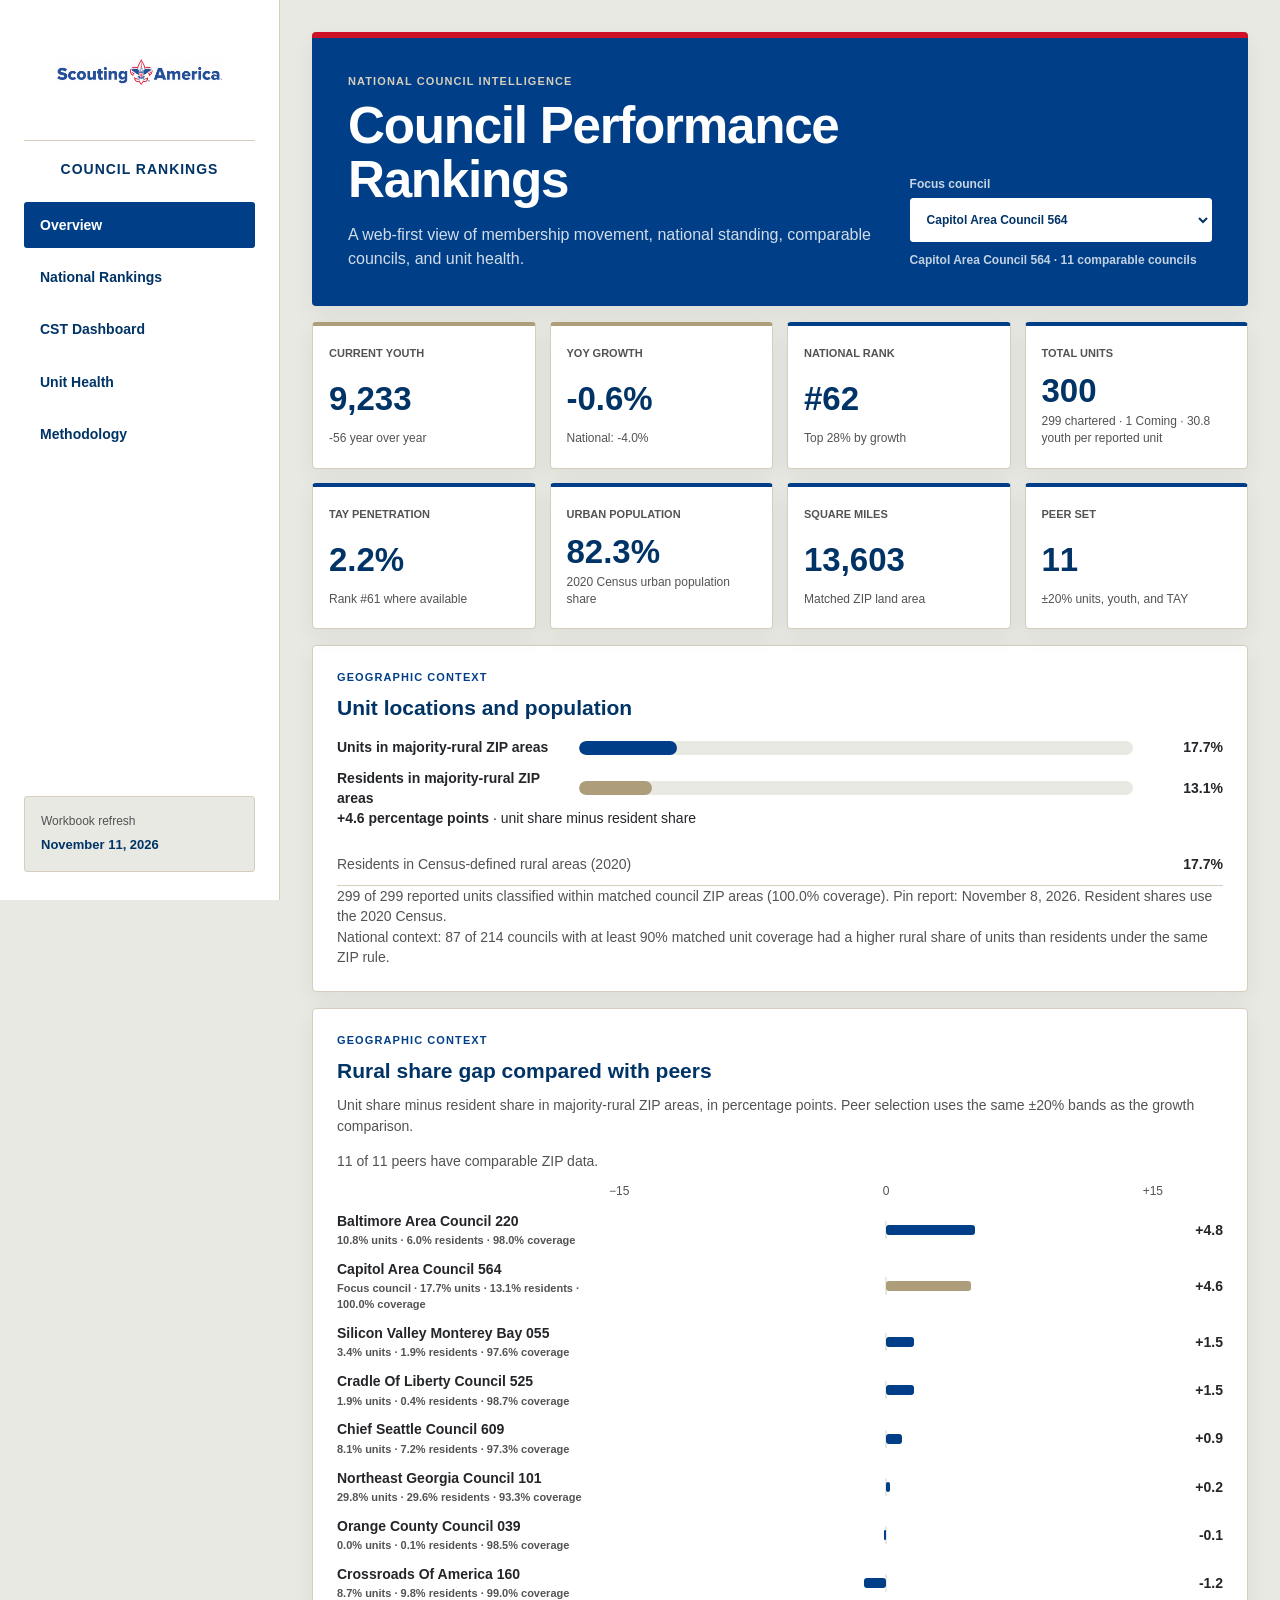
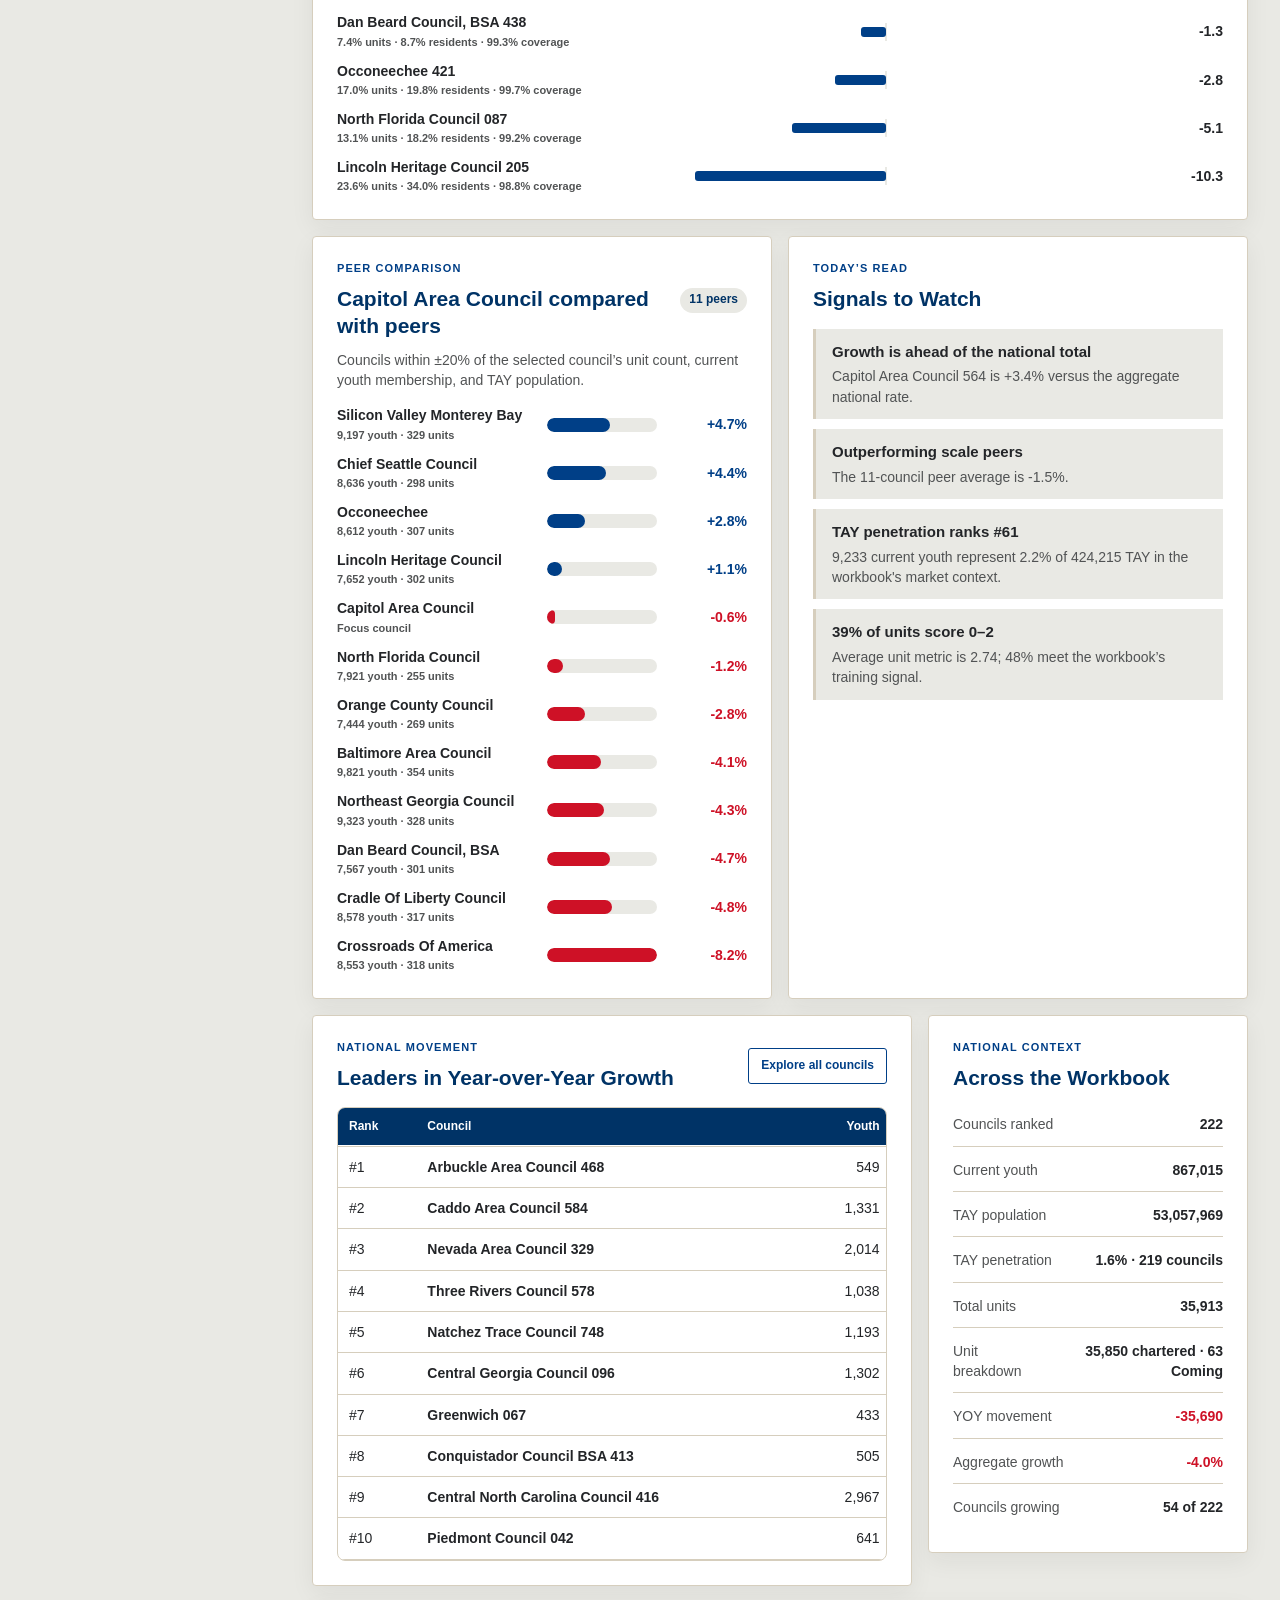
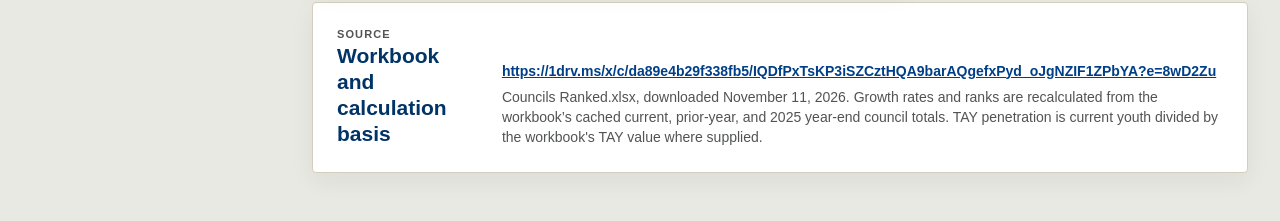
==== commit d4e8aa07: "Council Performance Rankings" ====
--- a/index.html
+++ b/index.html
@@ -5,7 +5,7 @@
   <meta name="viewport" content="width=device-width, initial-scale=1">
   <meta name="description" content="Interactive national Scouting council performance rankings and peer comparisons.">
   <title>Council Performance Rankings</title>
-  <link rel="stylesheet" href="assets/dashboard.css?v=20261023-brand">
+  <link rel="stylesheet" href="assets/dashboard.css?v=20261108-peer-gap">
 </head>
 <body data-page="overview">
   <div class="app-shell">
@@ -14,6 +14,7 @@
       <nav>
         <a class="active" aria-current="page" href="index.html">Overview</a>
         <a href="rankings.html">National Rankings</a>
+        <a href="cst.html">CST Dashboard</a>
         <a href="unit-health.html">Unit Health</a>
         <a href="about.html">Methodology</a>
       </nav>
@@ -33,6 +34,16 @@
       </header>
 
       <section class="kpi-grid" id="overviewKpis" aria-label="Selected council metrics"></section>
+
+      <section class="panel" aria-labelledby="unitGeographyTitle">
+        <div class="panel-head"><div><p class="section-kicker">Geographic context</p><h2 id="unitGeographyTitle">Unit locations and population</h2></div></div>
+        <div id="overviewGeography" aria-live="polite">Loading unit locations…</div>
+      </section>
+
+      <section class="panel" aria-labelledby="ruralPeerTitle">
+        <div class="panel-head"><div><p class="section-kicker">Geographic context</p><h2 id="ruralPeerTitle">Rural share gap compared with peers</h2></div></div>
+        <div id="ruralPeerChart" aria-live="polite">Loading peer geography…</div>
+      </section>
 
       <section class="focus-grid">
         <section class="panel">
@@ -63,6 +74,6 @@
       </section>
     </main>
   </div>
-  <script src="assets/dashboard.js"></script>
+  <script src="assets/dashboard.js?v=20261109-coming"></script>
 </body>
 </html>
--- a/assets/dashboard.css
+++ b/assets/dashboard.css
@@ -95,7 +95,7 @@
 .hero select { color-scheme: light; border-color: #fff; color: #003366; background: #fff; }
 :focus-visible { outline: 3px solid var(--pale-blue); outline-offset: 3px; }
 
-.kpi-grid { display: grid; grid-template-columns: repeat(6, minmax(132px, 1fr)); gap: 14px; margin: 16px 0; }
+.kpi-grid { display: grid; grid-template-columns: repeat(4, minmax(132px, 1fr)); gap: 14px; margin: 16px 0; }
 .compact-kpis { grid-template-columns: repeat(4, minmax(150px, 1fr)); }
 .kpi, .panel { min-width: 0; border: 1px solid var(--line); border-radius: 4px; background: var(--panel); box-shadow: var(--shadow); }
 .kpi { min-height: 140px; display: grid; align-content: space-between; padding: 20px 16px; border-top: 4px solid var(--blue-500); }
@@ -129,6 +129,17 @@
 .bar span { display: block; height: 100%; min-width: 2px; border-radius: inherit; background: var(--blue-700); }
 .bar.negative span { background: var(--red); }
 .bar-value { text-align: right; font-variant-numeric: tabular-nums; font-weight: 750; }
+.geography-row .bar span { min-width: 0; background: var(--blue-500); }
+.geography-row.residents .bar span { background: var(--orange); }
+.geography-note { color: var(--muted); font-size: .875rem; margin-bottom: 0; }
+.rural-peer-list { margin-top: 12px; }
+.rural-peer-row { display: grid; grid-template-columns: minmax(150px, 260px) minmax(0, 1fr) 48px; align-items: center; gap: 12px; }
+.rural-peer-axis { color: var(--muted); font-size: 12px; }
+.rural-peer-axis div { display: flex; justify-content: space-between; }
+.rural-peer-track { position: relative; height: 18px; background: linear-gradient(to right, transparent calc(50% - 1px), var(--track) calc(50% - 1px), var(--track) calc(50% + 1px), transparent calc(50% + 1px)); }
+.rural-peer-track span { position: absolute; top: 4px; height: 10px; border-radius: 3px; background: var(--blue-500); }
+.rural-peer-focus .rural-peer-track span { background: var(--orange); }
+.rural-peer-value { text-align: right; font-variant-numeric: tabular-nums; }
 .signal-list { display: grid; gap: 10px; }
 .signal { border: 0; border-left: 3px solid var(--tan); border-radius: 0; padding: 12px 16px; background: var(--soft); }
 .signal strong { display: block; margin-bottom: 4px; font-size: 15px; }
@@ -184,6 +195,41 @@
 .loading, .empty-state { padding: 18px; color: var(--muted); text-align: center; }
 .error-banner { margin: 16px 0; border: 2px solid var(--red); border-radius: 4px; padding: 14px; color: var(--red); background: var(--panel); }
 
+.sr-only { position: absolute; width: 1px; height: 1px; padding: 0; margin: -1px; overflow: hidden; clip: rect(0, 0, 0, 0); white-space: nowrap; border: 0; }
+.cst-navigation { margin-top: 16px; }
+.cst-links { display: grid; grid-template-columns: repeat(auto-fit, minmax(100px, 1fr)); gap: 8px; }
+.cst-link { display: grid; gap: 4px; padding: 12px; border: 1px solid var(--line); border-radius: 3px; text-decoration: none; color: var(--blue-900); }
+.cst-link span { font-size: 12px; color: var(--muted); }
+.cst-link:hover { background: var(--soft); }
+.cst-link.selected { background: var(--blue-700); color: #FFFFFF; border-color: var(--blue-700); }
+.cst-link.selected span { color: #FFFFFF; }
+.cst-toolbar { grid-template-columns: minmax(0, 1.4fr) minmax(0, 1fr) auto; align-items: end; }
+.cst-toolbar button { height: 44px; justify-content: center; }
+button.detail-link { cursor: pointer; }
+.board-actions { display: flex; flex-wrap: wrap; gap: 8px; }
+.cst-growth-track { position: relative; height: 18px; background: var(--track); border-radius: 3px; }
+.cst-growth-track::after { content: ""; position: absolute; top: -3px; bottom: -3px; left: 50%; width: 1px; background: var(--muted); }
+.cst-growth-track span { position: absolute; height: 100%; background: var(--blue-700); }
+.cst-growth-track .decline { background: var(--red); }
+.territory-group { margin: 10px 0; border: 1px solid var(--line); border-radius: 4px; overflow: hidden; }
+.territory-summary, .council-summary { display: grid; grid-template-columns: 18px minmax(0, 1fr) 120px 110px; align-items: center; gap: 12px; padding: 16px; cursor: pointer; list-style: none; font-variant-numeric: tabular-nums; }
+.territory-summary::-webkit-details-marker, .council-summary::-webkit-details-marker { display: none; }
+.territory-summary::before, .council-summary::before { content: "▸"; color: var(--blue-900); }
+details[open] > .territory-summary::before, details[open] > .council-summary::before { content: "▾"; }
+.territory-summary { background: var(--panel-2); font-weight: 700; }
+.territory-summary > span:nth-last-child(-n+2), .council-summary > span:nth-last-child(-n+2) { text-align: right; }
+.territory-summary small, .council-summary small { display: block; margin-top: 4px; color: var(--muted); font-size: 12px; font-weight: 400; }
+.council-name { overflow-wrap: anywhere; }
+.council-record + .council-record { border-top: 1px solid var(--line); }
+.council-summary:hover { background: var(--row-hover); }
+.council-record[open] > .council-summary { box-shadow: inset 4px 0 var(--blue-500); }
+.council-detail { padding: 20px; border-top: 1px solid var(--line); }
+.council-detail-grid { display: grid; grid-template-columns: repeat(3, minmax(0, 1fr)); gap: 28px; margin-bottom: 24px; }
+.program-table table { min-width: 1300px; }
+.program-table tbody th { position: static; background: var(--panel); color: var(--ink); }
+#programGeography table { min-width: 0; }
+.metric-caveat { margin: 12px 0 20px; font-size: 12px; color: var(--muted); }
+
 @media (max-width: 1180px) {
   .kpi-grid { grid-template-columns: repeat(3, minmax(0, 1fr)); }
   .compact-kpis { grid-template-columns: repeat(2, minmax(0, 1fr)); }
@@ -191,13 +237,14 @@
   .toolbar { grid-template-columns: repeat(2, minmax(0, 1fr)); }
   .hero { align-items: start; flex-direction: column; }
   .hero-actions { width: min(440px, 100%); flex-basis: auto; }
+  .council-detail-grid { grid-template-columns: 1fr; gap: 24px; }
 }
 
 @media (max-width: 900px) {
   .app-shell { grid-template-columns: 1fr; }
   .sidebar { position: relative; height: auto; gap: 16px; padding: 16px; border-bottom: 1px solid var(--line); border-right: 0; }
   .brand img { width: 168px; }
-  .sidebar nav { grid-template-columns: repeat(4, minmax(0, 1fr)); }
+  .sidebar nav { grid-template-columns: repeat(5, minmax(0, 1fr)); }
   .sidebar nav a { padding: 9px 8px; text-align: center; font-size: 12px; }
   .sidebar-note { display: none; }
   main { padding: 14px; }
@@ -206,14 +253,24 @@
   .chart-row { grid-template-columns: 1fr; gap: 6px; }
   .bar-value { text-align: left; }
   .source-panel { align-items: start; flex-direction: column; }
+  .cst-toolbar { grid-template-columns: 1fr; }
 }
 
 @media (max-width: 560px) {
+  .rural-peer-row { grid-template-columns: minmax(108px, 1.25fr) minmax(55px, 1fr) 38px; gap: 6px; }
+  #programGeography :is(th, td) { padding: 8px 5px; font-size: 12px; }
   .brand > span { padding-top: 14px; }
   .sidebar nav { grid-template-columns: repeat(2, minmax(0, 1fr)); }
   .mix-total { grid-template-columns: 1fr; }
   .comparison-row { grid-template-columns: 1fr 1fr; }
   .comparison-row > :first-child { grid-column: 1 / -1; }
+  .cst-board .panel-head { align-items: start; flex-direction: column; }
+  .territory-summary, .council-summary { grid-template-columns: 14px minmax(0, 1fr) auto; gap: 8px; padding: 14px 10px; }
+  .territory-summary > span:nth-last-child(2), .council-summary > span:nth-last-child(2) { grid-column: 2; text-align: left; }
+  .territory-summary > span:last-child, .council-summary > span:last-child { grid-column: 3; }
+  .council-name, .territory-summary > span:first-of-type { grid-column: 2 / -1; }
+  .council-detail { padding: 16px 10px; }
+  .cst-link { padding: 10px; }
 }
 
 @media (prefers-color-scheme: dark) {
@@ -239,6 +296,80 @@
   .sidebar nav a:hover, tbody tr.focus-row { background: #003366; }
   .sidebar nav a.active { background: #003F87; }
   .detail-link { color: var(--pale-blue); border-color: var(--pale-blue); }
+  .cst-growth-track .increase { background: var(--pale-blue); }
   /* Red stays at its specified value; signed text uses white for contrast. */
   .negative, .error-banner { color: #FFFFFF; }
 }
+
+.report-main { max-width: 1000px; }
+.report-actions { margin-bottom: 16px; }
+.report-actions button:disabled { opacity: .55; cursor: default; }
+.report-sheet {
+  margin-bottom: 20px;
+  border: 1px solid var(--line);
+  padding: 24px;
+  background: var(--panel);
+}
+.report-brand { display: flex; align-items: center; justify-content: space-between; gap: 12px; }
+.report-brand img { box-sizing: content-box; width: 150px; height: auto; padding: 25px; background: #FFFFFF; }
+.report-brand span, .report-header p, .report-source { color: var(--muted); }
+.report-header { margin-bottom: 16px; border-bottom: 1px solid var(--line); }
+.report-name { margin: 8px 0 4px; color: var(--blue-900); font-size: clamp(24px, 4vw, 38px); line-height: 1.1; }
+.report-sheet .council-detail { padding: 0; border: 0; }
+.report-sheet .metric-line { gap: 8px; padding: 4px 0; }
+.report-sheet .program-table table { min-width: 770px; }
+.report-sheet .report-peers table { min-width: 620px; }
+.report-sheet th, .report-sheet td { padding: 5px 6px; }
+.report-peers tbody th, .report-peers tfoot th { position: static; color: var(--ink); background: transparent; }
+.report-peers tfoot { border-top: 2px solid var(--blue-900); font-weight: 700; }
+.report-notes { margin-top: 16px; }
+.report-notes h3 { margin-bottom: 2px; }
+.report-notes p { margin-bottom: 8px; }
+
+@media screen and (max-width: 600px) {
+  .report-main { padding: 12px; }
+  .report-sheet { padding: 12px; }
+  .report-brand { align-items: start; flex-direction: column; gap: 4px; }
+}
+
+@page council-report { size: letter portrait; margin: .45in; }
+
+@media print {
+  body[data-page="council-report"] {
+    page: council-report;
+    color-scheme: light;
+    --blue-900: #003366;
+    --ink: #232528;
+    --muted: #515354;
+    --line: #D6CEBD;
+    --soft: #E9E9E4;
+    --panel: #FFFFFF;
+    background: #FFFFFF;
+    font-size: 9pt;
+    line-height: 1.24;
+    print-color-adjust: exact;
+    -webkit-print-color-adjust: exact;
+  }
+  .report-main { max-width: none; padding: 0; }
+  .report-actions { display: none; }
+  .report-sheet { margin: 0; border: 0; padding: 0; }
+  .report-sheet + .report-sheet { break-before: page; }
+  .report-brand img { width: 1.85in; padding: 0 .31in .18in 0; }
+  .report-name { margin: 0 0 4px; font-size: 24pt; }
+  .report-header { margin-bottom: 10px; }
+  .report-sheet p { margin-bottom: 8px; }
+  .report-sheet h3 { margin-bottom: 4px; color: #003366; font-size: 10pt; }
+  .report-sheet .council-detail-grid { grid-template-columns: repeat(3, minmax(0, 1fr)); gap: 14px; margin-bottom: 12px; }
+  .report-sheet .metric-stack { gap: 0; }
+  .report-sheet .metric-line { align-items: baseline; gap: 4px; padding: 3px 0; }
+  .report-sheet .negative { color: #CE1126; }
+  .report-sheet .table-wrap { overflow: visible; }
+  .report-sheet .table-wrap table { min-width: 0; }
+  .report-sheet th, .report-sheet td { position: static; padding: 3px 4px; font-size: 8pt; }
+  .report-sheet tr { break-inside: avoid; }
+  .report-sheet tbody tr.focus-row { background: #E9E9E4; box-shadow: none; font-weight: 700; }
+  .report-sheet .report-peers th:first-child { width: 34%; }
+  .report-sheet .metric-caveat, .report-sheet .panel-intro { font-size: 8.5pt; }
+  .report-notes { margin-top: 10px; }
+  .report-notes p:last-child { margin-bottom: 0; }
+}
